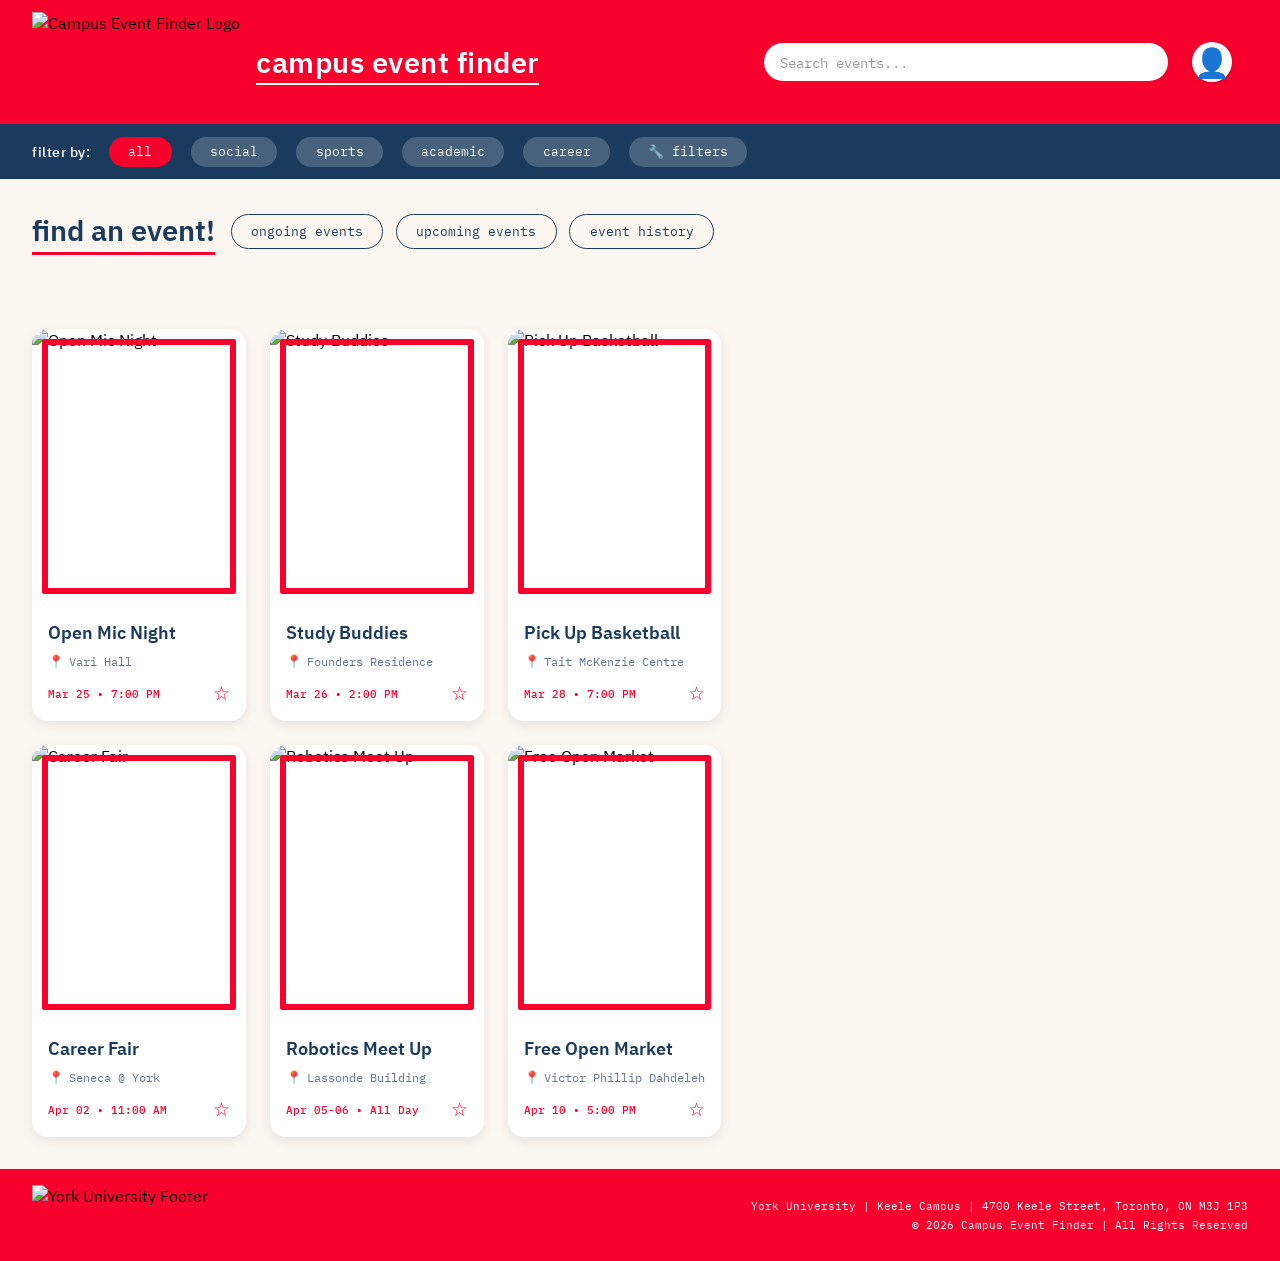
==== index.html @ 558777c5 "Add files via upload Added main website files" ====
<!DOCTYPE html>
<html lang="en">
<head>
    <meta charset="UTF-8">
    <meta name="viewport" content="width=device-width, initial-scale=1.0">
    <title>Campus Event Finder</title>
    <link rel="preconnect" href="https://fonts.googleapis.com">
    <link rel="preconnect" href="https://fonts.gstatic.com" crossorigin>
    <link href="https://fonts.googleapis.com/css2?family=IBM+Plex+Mono:ital,wght@0,400;0,500;0,600;1,400&family=IBM+Plex+Sans+KR:wght@300;400;500;600;700&display=swap" rel="stylesheet">
    <link rel="stylesheet" href="styles.css">
</head>

<body>
    <!-- Top Red Bar with Logo + Title -->
    <div class="top-red-bar">
        <div class="logo-container">
            <img src="./images:/logo.png" alt="Campus Event Finder Logo" class="logo-img">
            <div class="title-wrapper">
                <h1 class="campus-title">Campus Event Finder</h1>
                <div class="red-underline"></div>
            </div>
        </div>
        
        <!-- Search + Profile Section  -->
        <div class="search-profile-container">
            <div class="search-wrapper">
                <input type="text" class="search-bar" placeholder="Search events..." onclick="location.
                href='recent.html'">
            </div>
            <div class="profile-icon">👤</div>
        </div>
    </div>

    <!-- Filter by Bar  -->
    <div class="filter-bar">
        <span class="filter-label">filter by:</span>
        <button class="filter-chip active">all</button>
        <button class="filter-chip">social</button>
        <button class="filter-chip">sports</button>
        <button class="filter-chip">academic</button>
        <button class="filter-chip">career</button>
        <button class="filter-chip filters-btn" onclick="location.href='filter.html'">🔧 filters</button>
    </div>

    <!-- Main Content  -->
    <main class="main-content">
        <!-- Header with Find an Event + Buttons -->
        <div class="events-header">
            <div class="find-event-wrapper">
                <h2 class="find-event-title">Find An Event!</h2>
                <div class="find-event-underline"></div>
            </div>
            <div class="event-type-buttons">
                <button class="event-type-btn">ongoing events</button>
                <button class="event-type-btn">upcoming events</button>
                <button class="event-type-btn">event history</button>
            </div>
        </div>

        <!-- 6 Event Cards Grid -->
        <div class="events-grid">

            <!-- Card 1 -->
            <div class="event-card">
                <img src="https://images.pexels.com/photos/952422/pexels-photo-952422.jpeg" alt="Open Mic Night" class="event-img">
                <div class="event-info">
                    <h3 class="event-title">Open Mic Night</h3>
                    <div class="event-location-row">
                        <span class="location-icon">📍</span>
                        <span class="location-text">Vari Hall</span>
                    </div>
                    <div class="event-date-star">
                        <span class="event-date">Mar 25 • 7:00 PM</span>
                        <button class="star-btn">☆</button>
                    </div>
                </div>
            </div>

            <!-- Card 2 -->
            <div class="event-card">
                <img src="https://images.pexels.com/photos/7972949/pexels-photo-7972949.jpeg" alt="Study Buddies" class="event-img">
                <div class="event-info">
                    <h3 class="event-title">Study Buddies</h3>
                    <div class="event-location-row">
                        <span class="location-icon">📍</span>
                        <span class="location-text">Founders Residence</span>
                    </div>
                    <div class="event-date-star">
                        <span class="event-date">Mar 26 • 2:00 PM</span>
                        <button class="star-btn">☆</button>
                    </div>
                </div>
            </div>

            <!-- Card 3 -->
            <div class="event-card">
                <img src="https://images.pexels.com/photos/21656190/pexels-photo-21656190.jpeg" alt="Pick Up Basketball" class="event-img">
                <div class="event-info">
                    <h3 class="event-title">Pick Up Basketball</h3>
                    <div class="event-location-row">
                        <span class="location-icon">📍</span>
                        <span class="location-text">Tait McKenzie Centre</span>
                    </div>
                    <div class="event-date-star">
                        <span class="event-date">Mar 28 • 7:00 PM</span>
                        <button class="star-btn">☆</button>
                    </div>
                </div>
            </div>

            <!-- Card 4 -->
            <div class="event-card">
                <img src="https://careers.yorku.ca/sites/career/files/2025-05/710eede8-c709-4045-a939-4ad95c49827a.jpeg" alt="Career Fair" class="event-img">
                <div class="event-info">
                    <h3 class="event-title">Career Fair</h3>
                    <div class="event-location-row">
                        <span class="location-icon">📍</span>
                        <span class="location-text">Seneca @ York</span>
                    </div>
                    <div class="event-date-star">
                        <span class="event-date">Apr 02 • 11:00 AM</span>
                        <button class="star-btn">☆</button>
                    </div>
                </div>
            </div>

            <!-- Card 5 -->
            <div class="event-card">
                <img src="https://www.excal.on.ca/wp-content/uploads/2021/03/Featured-Image.jpg" alt="Robotics Meet Up" class="event-img">
                <div class="event-info">
                    <h3 class="event-title">Robotics Meet Up</h3>
                    <div class="event-location-row">
                        <span class="location-icon">📍</span>
                        <span class="location-text">Lassonde Building</span>
                    </div>
                    <div class="event-date-star">
                        <span class="event-date">Apr 05-06 • All Day</span>
                        <button class="star-btn">☆</button>
                    </div>
                </div>
            </div>

            <!-- Card 6 -->
            <div class="event-card">
                <img src="https://news.uoguelph.ca/wp-content/uploads/2022/03/MayaVivian1-1000x636.jpg" alt="Free Open Market" class="event-img">
                <div class="event-info">
                    <h3 class="event-title">Free Open Market</h3>
                    <div class="event-location-row">
                        <span class="location-icon">📍</span>
                        <span class="location-text">Victor Phillip Dahdeleh </span>
                    </div>
                    <div class="event-date-star">
                        <span class="event-date">Apr 10 • 5:00 PM</span>
                        <button class="star-btn">☆</button>
                    </div>
                </div>
            </div>
        </div>
    </main>

    <!-- Footer -->
    <footer class="footer">
        <div class="footer-container">
        <img src="./images:/footer.png" alt="York University Footer" class="footer-img">
        <div class="footer-info">
            <p>York University | Keele Campus | 4700 Keele Street, Toronto, ON M3J 1P3</p>
            <p>© 2026 Campus Event Finder | All Rights Reserved</p>
        </div>
    </div>
</footer>

    <script src="script.js"></script>
</body>
</html>
---- styles.css ----
* {
    margin: 0;
    padding: 0;
    box-sizing: border-box;
}

body {
    font-family: 'IBM Plex Sans KR', sans-serif;
    background-color: #FBF7F0;
}

/* Red Inner Border on images */
.event-img, 
.grid-img, 
.profile-grid-img,
.recent-side-img,
.map-image {
    outline: 6px solid #F8012D;
    outline-offset: -16px;
    border-radius: 12px;
}

/* ===== TOP RED BAR ===== */
.top-red-bar {
    background-color: #F8012D;
    padding: 0.75rem 2rem;
    display: flex;
    justify-content: space-between;
    align-items: center;
    flex-wrap: wrap;
    gap: 1rem;
}

.logo-container {
    display: flex;
    align-items: center;
    gap: 1rem;
}

.logo-img {
    height: 100px;
    width: auto;
}

.title-wrapper {
    position: relative;
}

.campus-title {
    font-family: 'IBM Plex Sans KR', sans-serif;
    font-size: 1.8rem;
    font-weight: 600;
    color: white;
    text-transform: lowercase;
    letter-spacing: 0.5px;
}

.red-underline {
    position: absolute;
    bottom: -4px;
    left: 0;
    width: 100%;
    height: 2px;
    background-color: white;
}

/* Search + Profile Section */
.search-profile-container {
    display: flex;
    align-items: center;
    gap: 1.5rem;
    background-color: #F8012D;
    padding: 0.5rem 1rem;
    border-radius: 40px;
    flex: 1;
    max-width: 500px;
}

.search-wrapper {
    flex: 1;
}

.search-bar {
    width: 100%;
    padding: 0.6rem 1rem;
    border: none;
    border-radius: 30px;
    font-family: 'IBM Plex Mono', monospace;
    font-size: 0.9rem;
    background-color: white;
    color: #333;
}

.search-bar::placeholder {
    color: #999;
    font-family: 'IBM Plex Mono', monospace;
}

.profile-icon {
    font-size: 1.8rem;
    cursor: pointer;
    background-color: white;
    border-radius: 50%;
    width: 40px;
    height: 40px;
    display: flex;
    align-items: center;
    justify-content: center;
    box-shadow: 0 2px 4px rgba(0,0,0,0.1);
}

/* ===== FILTER BAR (1A3B5D) ===== */
.filter-bar {
    background-color: #1A3B5D;
    padding: 0.8rem 2rem;
    display: flex;
    align-items: center;
    gap: 1.2rem;
    flex-wrap: wrap;
}

.filter-label {
    font-family: 'IBM Plex Sans KR', sans-serif;
    font-weight: 500;
    color: white;
    font-size: 0.9rem;
    text-transform: lowercase;
    letter-spacing: 0.5px;
}

.filter-chip {
    background-color: rgba(255,255,255,0.2);
    border: none;
    padding: 0.4rem 1.2rem;
    border-radius: 30px;
    font-family: 'IBM Plex Mono', monospace;
    font-size: 0.8rem;
    color: white;
    cursor: pointer;
    transition: all 0.2s ease;
    text-transform: lowercase;
}

.filter-chip:hover {
    background-color: rgba(255,255,255,0.35);
}

.filter-chip.active {
    background-color: #F8012D;
    color: white;
}

/* Special Filters Button (not active) */
.filter-chip.filters-btn {
    background-color: rgba(255,255,255,0.2);
    color: white;
}

.filter-chip.filters-btn:hover {
    background-color: #F8012D;
    color: white;
}

/* ===== MAIN CONTENT ===== */
.main-content {
    background-color: #FBF7F0;
    padding: 2rem;
    max-width: 1400px;
    margin: 0 auto;
}

/* Events Header */
.events-header {
    display: flex;
    justify-content: space-between;
    align-items: flex-end;
    flex-wrap: wrap;
    gap: 1rem;
    margin-bottom: 2rem;
}

.find-event-wrapper {
    position: relative;
}

.find-event-title {
    font-family: 'IBM Plex Sans KR', sans-serif;
    font-size: 1.8rem;
    font-weight: 600;
    color: #1A3B5D;
    text-transform: lowercase;
}

.find-event-underline {
    position: absolute;
    bottom: -6px;
    left: 0;
    width: 100%;
    height: 3px;
    background-color: #F8012D;
}

.event-type-buttons {
    display: flex;
    gap: 0.8rem;
    flex-wrap: wrap;
}

.event-type-btn {
    background: transparent;
    border: 1.5px solid #1A3B5D;
    padding: 0.5rem 1.2rem;
    border-radius: 30px;
    font-family: 'IBM Plex Mono', monospace;
    font-size: 0.8rem;
    color: #1A3B5D;
    cursor: pointer;
    transition: all 0.2s ease;
    text-transform: lowercase;
}

.event-type-btn:hover {
    background-color: #1A3B5D;
    color: white;
}

.event-type-btn.active {
    background-color: #F8012D;
    border-color: #F8012D;
    color: white;
}

/* Events Grid */
.events-grid {
    display: grid;
    grid-template-columns: repeat(3, 1fr);
    gap: 1.5rem;
}

.event-card {
    background: white;
    border-radius: 16px;
    overflow: hidden;
    box-shadow: 0 4px 12px rgba(0,0,0,0.08);
    transition: transform 0.2s ease, box-shadow 0.2s ease;
}

.event-card:hover {
    transform: translateY(-4px);
    box-shadow: 0 8px 20px rgba(0,0,0,0.12);
}

.event-img-placeholder {
    width: 100%;
    height: 160px;
    background: linear-gradient(135deg, #E2E8F0 0%, #CBD5E0 100%);
    background-image: url('data:image/svg+xml;utf8,<svg xmlns="http://www.w3.org/2000/svg" width="40" height="40" viewBox="0 0 24 24" fill="none" stroke="%2394A3B8" stroke-width="1" stroke-linecap="round" stroke-linejoin="round"><rect x="3" y="3" width="18" height="18" rx="2" ry="2"></rect><circle cx="8.5" cy="8.5" r="1.5"></circle><polyline points="21 15 16 10 5 21"></polyline></svg>');
    background-repeat: no-repeat;
    background-position: center;
    background-size: 40px;
}

.event-img {
    width: 100%;
    height: 275px;
    object-fit: cover;
    display: block;
}

.event-info {
    padding: 1rem;
    position: relative;
}

.event-title {
    font-family: 'IBM Plex Sans KR', sans-serif;
    font-size: 1.1rem;
    font-weight: 600;
    color: #1A3B5D;
    margin-bottom: 0.5rem;
}

.event-location-row {
    display: flex;
    align-items: center;
    gap: 0.3rem;
    margin-bottom: 0.75rem;
}

.location-icon {
    font-size: 0.8rem;
}

.location-text {
    font-family: 'IBM Plex Mono', monospace;
    font-size: 0.75rem;
    color: #64748B;
}

.event-date-star {
    display: flex;
    justify-content: space-between;
    align-items: center;
    margin-top: 0.5rem;
}

.event-date {
    font-family: 'IBM Plex Mono', monospace;
    font-size: 0.7rem;
    color: #F8012D;
    font-weight: 500;
}

.star-btn {
    background: none;
    border: none;
    font-size: 1.2rem;
    cursor: pointer;
    color: #F8012D;
    transition: transform 0.2s ease;
}

.star-btn:hover {
    transform: scale(1.1);
}

/* ===== EVENT DETAILS PAGE ===== */
.event-top-bar {
    background-color: #1A3B5D;
    padding: 1rem 2rem;
    display: flex;
    justify-content: space-between;
    align-items: center;
}

.event-details-title {
    font-family: 'IBM Plex Sans KR', sans-serif;
    font-size: 1.3rem;
    font-weight: 500;
    color: white;
    text-transform: lowercase;
    margin: 0;
}

.event-main-content {
    max-width: 1200px;
    margin: 0 auto;
    padding: 2rem;
    background-color: #FBF7F0;
    min-height: 70vh;
    margin-bottom: 100px !important;
}

/* Two Column Layout */
.event-two-columns {
    display: flex;
    gap: 2rem;
    flex-wrap: wrap;
}

.event-left-col {
    flex: 1.2;
    min-width: 280px;
}

.event-right-col {
    flex: 0.8;
    min-width: 280px;
}

/* Event Detail Image */
.event-detail-image {
    width: 100%;
    border-radius: 16px;
    overflow: hidden;
    margin-bottom: 1.5rem;
    box-shadow: 0 4px 12px rgba(0,0,0,0.1);
}

.event-detail-image img {
    width: 100%;
    height: 350px;
    object-fit: cover;
    display: block;
}

/* Red Box with Event Info */
.event-info-red-box {
    background-color: #F8012D;
    border-radius: 16px;
    padding: 1.5rem;
    color: white;
}

.event-info-header {
    margin-bottom: 1rem;
}

.event-detail-name {
    font-family: 'IBM Plex Sans KR', sans-serif;
    font-size: 1.8rem;
    font-weight: 600;
    margin: 0 0 0.5rem 0;
    color: white;
}

.event-host-info {
    display: flex;
    flex-direction: column;
    gap: 0.2rem;
    margin-top: 0.5rem;
}

.host-name {
    font-family: 'IBM Plex Sans KR', sans-serif;
    font-size: 0.9rem;
    font-weight: 500;
    opacity: 0.9;
}

.host-handle {
    font-family: 'IBM Plex Mono', monospace;
    font-size: 0.7rem;
    opacity: 0.8;
}

.event-blurb {
    font-family: 'IBM Plex Mono', monospace;
    font-size: 0.85rem;
    line-height: 1.5;
    margin: 1rem 0 0 0;
    opacity: 0.95;
}

/* Map Card */
.map-card {
    background-color: #1A3B5D;
    border-radius: 16px;
    padding: 1rem;
    margin-bottom: 1.5rem;
    text-align: center;
}

.map-image {
    width: 87%;
    border-radius: 12px;
    margin-bottom: 0.8rem;
}

.map-placeholder {
    background-color: rgba(255,255,255,0.1);
    border-radius: 12px;
    padding: 2rem;
    text-align: center;
}

.map-pin {
    font-size: 3rem;
    margin-bottom: 0.5rem;
}

.map-text {
    font-family: 'IBM Plex Mono', monospace;
    font-size: 0.9rem;
    color: white;
    margin-bottom: 0.3rem;
}

.map-location-name {
    font-family: 'IBM Plex Mono', monospace;
    font-size: 0.75rem;
    color: rgba(255,255,255,0.8);
}

/* Time & Location Section */
.time-location-section {
    background-color: #F8012D;
    border-radius: 16px;
    padding: 1.2rem;
    margin-bottom: 1.5rem;
}

.time-location-row {
    display: flex;
    align-items: flex-start;
    gap: 0.8rem;
    margin-bottom: 0.8rem;
    flex-wrap: wrap;
}

.time-location-row:last-child {
    margin-bottom: 0;
}

.tl-icon {
    font-size: 1.1rem;
    min-width: 30px;
}

.tl-label {
    font-family: 'IBM Plex Sans KR', sans-serif;
    font-size: 0.8rem;
    font-weight: 600;
    color: white;
    min-width: 85px;
}

.tl-value {
    font-family: 'IBM Plex Mono', monospace;
    font-size: 0.8rem;
    color: white;
    flex: 1;
}

/* Save Event Button */
.save-event-container {
    text-align: center;
}

.save-event-btn {
    background-color: #F8012D;
    border: none;
    padding: 1rem 2rem;
    border-radius: 50px;
    font-family: 'IBM Plex Sans KR', sans-serif;
    font-size: 1.1rem;
    font-weight: 600;
    color: white;
    cursor: pointer;
    transition: all 0.2s;
    width: 100%;
    max-width: 280px;
    box-shadow: 0 4px 12px rgba(0,0,0,0.15);
}

.save-event-btn:hover {
    background-color: rgba(255,255,255,0.1);
    transform: scale(1.02);
    box-shadow: 0 6px 16px rgba(0,0,0,0.2);
}

.event-top-left {
    display: flex;
    align-items: center;
    gap: 1rem;
}

.event-top-bar .back-arrow-btn {
    background: none;
    border: none;
    font-size: 1.8rem;
    cursor: pointer;
    color: white;
    display: flex;
    align-items: center;
    justify-content: center;
    width: 40px;
    height: 40px;
    border-radius: 50%;
    transition: background-color 0.2s;
}

.event-top-bar .back-arrow-btn:hover {
    background-color: rgba(255,255,255,0.2);
}

/* Responsive */
@media (max-width: 768px) {
    .event-two-columns {
        flex-direction: column;
    }
    
    .event-top-bar {
        flex-direction: column;
        gap: 0.5rem;
        text-align: center;
    }
    
    .event-detail-name {
        font-size: 1.4rem;
    }
    
    .event-detail-image img {
        height: 200px;
    }
}

/* Search Results Header */
.search-results-header {
    display: flex;
    justify-content: space-between;
    align-items: center;
    margin-bottom: 2rem;
    flex-wrap: wrap;
    gap: 1rem;
}

.back-button {
    display: flex;
    align-items: center;
    gap: 0.3rem;
    font-family: 'IBM Plex Mono', monospace;
    font-size: 0.9rem;
    color: #1A3B5D;
    cursor: pointer;
    background: none;
    border: none;
}

.back-arrow {
    font-size: 1.2rem;
}

.results-count {
    font-family: 'IBM Plex Mono', monospace;
    font-size: 0.9rem;
    color: #64748B;
}

.count-number {
    font-weight: bold;
    color: #F8012D;
}

.filter-icon {
    cursor: pointer;
}

.filter-icon-text {
    font-family: 'IBM Plex Mono', monospace;
    font-size: 0.85rem;
    background-color: #1A3B5D;
    color: white;
    padding: 0.5rem 1rem;
    border-radius: 30px;
    display: inline-block;
}


/* ===== SEARCH TOP BAR (for recent.html) ===== */
.search-top-bar {
    background-color: #F8012D;
    padding: 0.75rem 2rem;
    display: flex;
    justify-content: space-between;
    align-items: center;
    gap: 1rem;
}

.back-btn {
    background: none;
    border: none;
    font-size: 1.5rem;
    cursor: pointer;
    color: white;
    font-weight: bold;
    display: flex;
    align-items: center;
    justify-content: center;
    width: 40px;
    height: 40px;
    border-radius: 50%;
    transition: background-color 0.2s;
}

.back-btn:hover {
    background-color: rgba(255,255,255,0.2);
}

.search-wrapper-center {
    flex: 1;
    max-width: 500px;
    margin: 0 auto;
}

.search-wrapper-center form {
    width: 100%;
}

.search-wrapper-center .search-bar {
    width: 100%;
}

/* ===== RECENT SEARCHES PAGE LAYOUT ===== */
.recent-searches-container {
    flex: 1;
    max-width: 600px;
}

.main-content {
    display: flex;
    gap: 3rem;
    align-items: flex-start;
    flex-wrap: wrap;
}

/* Recent Header with Underline */
.recent-header {
    position: relative;
    margin-bottom: 2rem;
}

.recent-title {
    font-family: 'IBM Plex Sans KR', sans-serif;
    font-size: 1.8rem;
    font-weight: 600;
    color: #1A3B5D;
    text-transform: lowercase;
}

.recent-underline {
    position: absolute;
    bottom: -6px;
    left: 0;
    width: 100%;
    height: 3px;
    background-color: #F8012D;
}

/* Recent Searches List */
.recent-list {
    display: flex;
    flex-direction: column;
    gap: 1rem;
    margin-bottom: 2rem;
}

.recent-item {
    background-color: #1A3B5D;
    border-radius: 12px;
    padding: 1rem 1.2rem;
    display: flex;
    justify-content: space-between;
    align-items: center;
    cursor: pointer;
    transition: transform 0.2s, box-shadow 0.2s;
}

.recent-item:hover {
    transform: translateX(4px);
    box-shadow: 0 4px 12px rgba(0,0,0,0.1);
}

.recent-info {
    flex: 1;
}

.recent-name {
    font-family: 'IBM Plex Sans KR', sans-serif;
    font-size: 1.1rem;
    font-weight: 500;
    color: white;
    margin-bottom: 0.3rem;
}

.recent-location {
    font-family: 'IBM Plex Mono', monospace;
    font-size: 0.75rem;
    color: rgba(255,255,255,0.7);
}

.remove-search {
    background: none;
    border: none;
    font-size: 1.2rem;
    cursor: pointer;
    color: white;
    opacity: 0.7;
    transition: opacity 0.2s;
    padding: 0.5rem;
}

.remove-search:hover {
    opacity: 1;
}

/* Clear All Button */
.clear-all-container {
    display: flex;
    justify-content: center;
    margin-top: 1rem;
}

.clear-all-btn {
    background: transparent;
    border: 2px solid #F8012D;
    padding: 0.6rem 2rem;
    border-radius: 30px;
    font-family: 'IBM Plex Mono', monospace;
    font-size: 0.85rem;
    color: #F8012D;
    cursor: pointer;
    transition: all 0.2s;
}

.clear-all-btn:hover {
    background-color: #F8012D;
    color: white;
}

/* Right Side Image Grid */
.image-grid-sidebar {
    flex: 0 0 600px;
    max-width: 600px;
}

.image-grid {
    display: grid;
    grid-template-columns: 1fr 1fr;
    gap: 1rem;
    width: 100%;
}

.grid-img {
    width: 100%;
    height: 250px;
    object-fit: cover;
    border-radius: 12px;
    box-shadow: 0 2px 8px rgba(0,0,0,0.1);
    transition: transform 0.2s;
    display: block;
}

.grid-img:hover {
    transform: scale(1.02);
}

/* Responsive */
@media (max-width: 768px) {
    .image-grid-sidebar {
        flex: 1;
        max-width: 100%;
        width: 100%;
    }
    
    .image-grid {
        grid-template-columns: repeat(4, 1fr);
        gap: 0.8rem;
    }
}

@media (max-width: 480px) {
    .image-grid {
        grid-template-columns: repeat(2, 1fr);
    }
}

/* ===== FILTER PAGE STYLES ===== */
.filter-top-bar {
    background-color: #F8012D;
    padding: 0.75rem 2rem;
    display: flex;
    justify-content: space-between;
    align-items: center;
}

.filter-left-section {
    display: flex;
    align-items: center;
    gap: 1rem;
}

.back-arrow-btn {
    background: none;
    border: none;
    font-size: 1.8rem;
    cursor: pointer;
    color: white;
    display: flex;
    align-items: center;
    justify-content: center;
    width: 40px;
    height: 40px;
    border-radius: 50%;
    transition: background-color 0.2s;
}

.back-arrow-btn:hover {
    background-color: rgba(255,255,255,0.2);
}

.filter-logo {
    height: 75px;
    width: auto;
}

.filter-page-title {
    font-family: 'IBM Plex Sans KR', sans-serif;
    font-size: 1.3rem;
    font-weight: 500;
    color: white;
    text-transform: lowercase;
}

/* Main Filter Content */
.filter-main-content {
    max-width: 1200px;
    margin: 0 auto;
    padding: 2rem;
    background-color: #FBF7F0;
    min-height: 60vh;
}

/* Three Column Layout */
.filter-three-columns {
    display: flex;
    gap: 2rem;
    margin-bottom: 2rem;
    flex-wrap: wrap;
}

/* LEFT COLUMN - TALL SECTION */
.filter-section.tall {
    flex: 1.2;
    min-width: 250px;
}

/* RIGHT STACK */
.filter-right-stack {
    flex: 1;
    display: flex;
    flex-direction: column;
    gap: 2rem;
}

/* Individual Filter Sections */
.filter-section {
    background: white;
    border-radius: 16px;
    padding: 1.5rem;
    box-shadow: 0 2px 8px rgba(0,0,0,0.05);
}

.filter-section-title {
    font-family: 'IBM Plex Sans KR', sans-serif;
    font-size: 1.1rem;
    font-weight: 600;
    color: #1A3B5D;
    margin-bottom: 1rem;
    text-transform: lowercase;
}

/* Checkbox Group */
.checkbox-group {
    display: flex;
    flex-direction: column;
    gap: 0.75rem;
    margin-bottom: 1.5rem;
}

.checkbox-label {
    font-family: 'IBM Plex Mono', monospace;
    font-size: 0.85rem;
    color: #2D2D2D;
    display: flex;
    align-items: center;
    gap: 0.5rem;
    cursor: pointer;
}

.checkbox-label input[type="checkbox"] {
    width: 16px;
    height: 16px;
    cursor: pointer;
    accent-color: #F8012D;
}

/* Clear Button */
.clear-btn {
    background: transparent;
    border: 1px solid #F8012D;
    padding: 0.4rem 1rem;
    border-radius: 20px;
    font-family: 'IBM Plex Mono', monospace;
    font-size: 0.75rem;
    color: #F8012D;
    cursor: pointer;
    transition: all 0.2s;
}

.clear-btn:hover {
    background-color: #F8012D;
    color: white;
}

/* Date Options */
.date-options {
    display: flex;
    flex-wrap: wrap;
    gap: 0.75rem;
}

.date-chip {
    background: #F0F0F0;
    border: none;
    padding: 0.5rem 1rem;
    border-radius: 30px;
    font-family: 'IBM Plex Mono', monospace;
    font-size: 0.8rem;
    color: #2D2D2D;
    cursor: pointer;
    transition: all 0.2s;
}

.date-chip:hover {
    background: #E0E0E0;
}

.date-chip.active {
    background: #F8012D;
    color: white;
}

/* Time Options */
.time-options {
    display: flex;
    flex-wrap: wrap;
    gap: 0.75rem;
}

.time-chip {
    background: #F0F0F0;
    border: none;
    padding: 0.5rem 1rem;
    border-radius: 30px;
    font-family: 'IBM Plex Mono', monospace;
    font-size: 0.8rem;
    color: #2D2D2D;
    cursor: pointer;
    transition: all 0.2s;
}

.time-chip:hover {
    background: #E0E0E0;
}

.time-chip.active {
    background: #F8012D;
    color: white;
}

/* Apply Button */
.apply-container {
    display: flex;
    justify-content: center;
    margin-top: 1rem;
}

.apply-btn {
    background-color: #F8012D;
    border: none;
    padding: 0.8rem 3rem;
    border-radius: 40px;
    font-family: 'IBM Plex Sans KR', sans-serif;
    font-size: 1rem;
    font-weight: 500;
    color: white;
    cursor: pointer;
    transition: transform 0.2s, background-color 0.2s;
}

.apply-btn:hover {
    background-color: #D00125;
    transform: scale(1.02);
}

/* Filter Page Blue Bar */
.filter-blue-bar {
    background-color: #1A3B5D;
    padding: 1rem 2rem;
    border-radius: 12px;
    margin-bottom: 2rem;
    text-align: center;
}

.filter-bar-title {
    font-family: 'IBM Plex Sans KR', sans-serif;
    font-size: 1.rem;
    font-weight: 500;
    color: white;
    margin: 0;
    text-transform: lowercase;
    letter-spacing: 0.5px;
}

.filter-section-title {
    font-family: 'IBM Plex Sans KR', sans-serif;
    font-size: 1rem;
    font-weight: 600;
    color: white;
    background-color: #1A3B5D;
    margin-bottom: 1rem;
    text-transform: lowercase;
    padding: 0.4rem 1rem;
    border-radius: 20px;
    display: inline-block;
}

/* ===== PROFILE PAGE ===== */
.profile-toggle-bar {
    background-color: #1A3B5D;
    padding: 0.8rem 2rem;
    display: flex;
    justify-content: center;
    gap: 1rem;
    flex-wrap: wrap;
}

.toggle-btn {
    background: rgba(255,255,255,0.2);
    border: none;
    padding: 0.6rem 1.5rem;
    border-radius: 30px;
    font-family: 'IBM Plex Mono', monospace;
    font-size: 0.85rem;
    color: white;
    cursor: pointer;
    transition: all 0.2s;
}

.toggle-btn.active {
    background-color: #F8012D;
    color: white;
}

.toggle-btn:hover {
    background-color: rgba(255,255,255,0.35);
}

.profile-main-content {
    max-width: 1200px;
    margin: 0 auto;
    padding: 2rem;
    background-color: #FBF7F0;
    min-height: 60vh;
}

.profile-two-columns {
    display: flex;
    gap: 2rem;
    flex-wrap: wrap;
}

.profile-events-col {
    flex: 2;
    min-width: 280px;
}

.profile-images-col {
    flex: 1;
    min-width: 200px;
}

.profile-view {
    display: none;
}

.profile-view.active {
    display: block;
}

.profile-view-header {
    display: flex;
    justify-content: space-between;
    align-items: baseline;
    margin-bottom: 1.5rem;
}

.profile-view-title {
    font-family: 'IBM Plex Sans KR', sans-serif;
    font-size: 1.3rem;
    font-weight: 600;
    color: #1A3B5D;
    margin: 0;
}

.event-count {
    font-family: 'IBM Plex Mono', monospace;
    font-size: 0.85rem;
    background-color: #F8012D;
    color: white;
    padding: 0.2rem 0.6rem;
    border-radius: 20px;
}

/* Horizontal Event Cards */
.profile-events-list {
    display: flex;
    flex-direction: column;
    gap: 1rem;
    margin-bottom: 1rem;
}

.profile-event-card {
    background: white;
    border-radius: 12px;
    padding: 1rem;
    display: flex;
    justify-content: space-between;
    align-items: center;
    box-shadow: 0 2px 8px rgba(0,0,0,0.05);
    transition: transform 0.2s;
}

.profile-event-card:hover {
    transform: translateX(4px);
    box-shadow: 0 4px 12px rgba(0,0,0,0.1);
}

.profile-event-info {
    display: flex;
    gap: 1rem;
    align-items: center;
    flex: 1;
}

.profile-event-img {
    width: 60px;
    height: 60px;
    border-radius: 10px;
    object-fit: cover;
}

.profile-event-details h4 {
    font-family: 'IBM Plex Sans KR', sans-serif;
    font-size: 1rem;
    margin: 0 0 0.3rem 0;
    color: #1A3B5D;
}

.profile-event-details p {
    font-family: 'IBM Plex Mono', monospace;
    font-size: 0.7rem;
    color: #64748B;
    margin: 0;
}

.delete-event-btn {
    background: none;
    border: none;
    font-size: 1.2rem;
    cursor: pointer;
    color: #F8012D;
    opacity: 0.6;
    transition: opacity 0.2s;
    padding: 0.5rem;
}

.delete-event-btn:hover {
    opacity: 1;
}

/* Create Event Button */
.create-event-btn {
    background-color: #F8012D;
    border: none;
    padding: 0.8rem 1.5rem;
    border-radius: 30px;
    font-family: 'IBM Plex Sans KR', sans-serif;
    font-size: 0.9rem;
    font-weight: 500;
    color: white;
    cursor: pointer;
    margin-bottom: 1.5rem;
    width: 100%;
    transition: all 0.2s;
}

.create-event-btn:hover {
    background-color: #B0122A;
    transform: scale(1.01);
}

.create-event-btn-small {
    background-color: #1A3B5D;
    border: none;
    padding: 0.6rem 1.2rem;
    border-radius: 30px;
    font-family: 'IBM Plex Sans KR', sans-serif;
    font-size: 0.85rem;
    color: white;
    cursor: pointer;
    margin-top: 0.5rem;
}

/* No Events Message */
.no-events-message {
    text-align: center;
    padding: 2rem;
    background: white;
    border-radius: 12px;
    color: #64748B;
    font-family: 'IBM Plex Mono', monospace;
}

.no-events-message p {
    margin-bottom: 1rem;
}

.browse-events-btn {
    background-color: #1A3B5D;
    border: none;
    padding: 0.5rem 1.2rem;
    border-radius: 30px;
    color: white;
    cursor: pointer;
    font-family: 'IBM Plex Mono', monospace;
}

/* Right Column Images */
.profile-image-grid {
    display: grid;
    grid-template-columns: repeat(2, 1fr);
    gap: 1rem;
    margin-bottom: 1rem;
}

.profile-grid-img {
    width: 100%;
    height: 170px;
    object-fit: cover;
    border-radius: 12px;
    box-shadow: 0 2px 6px rgba(0,0,0,0.1);
}

.profile-quote {
    background-color: #1A3B5D;
    padding: 1rem;
    border-radius: 12px;
    text-align: center;
}

.profile-quote p {
    font-family: 'IBM Plex Sans KR', sans-serif;
    font-size: 0.9rem;
    color: white;
    margin: 0 0 0.3rem 0;
}

.profile-quote span {
    font-family: 'IBM Plex Mono', monospace;
    font-size: 0.65rem;
    color: rgba(255,255,255,0.7);
}

/* Responsive */
@media (max-width: 768px) {
    .profile-two-columns {
        flex-direction: column;
    }
    
    .profile-toggle-bar {
        flex-direction: column;
        align-items: center;
    }
    
    .toggle-btn {
        width: 80%;
    }
    
    .profile-event-info {
        flex-wrap: wrap;
    }
}

/* Responsive */
@media (max-width: 768px) {
    .filter-three-columns {
        flex-direction: column;
    }
    
    .filter-right-stack {
        width: 100%;
    }
    
    .filter-top-bar {
        flex-direction: column;
        gap: 1rem;
        text-align: center;
    }
    
    .filter-left-section {
        flex-wrap: wrap;
        justify-content: center;
    }
}

/* ===== FOOTER ===== */
.footer {
    background-color: #F8012D;
    margin-top: 0rem !important;
    padding: 1rem 2rem;
}

.footer-container {
    max-width: 1400px;
    margin: 0 auto;
    display: flex;
    align-items: center;
    justify-content: space-between;
    gap: 2rem;
    flex-wrap: wrap;
}

.footer-img {
    height: 60px;
    width: auto;
    object-fit: contain;
}

.footer-info {
    text-align: right;
    font-family: 'IBM Plex Mono', monospace;
    font-size: 0.7rem;
    color: white;
}

.footer-info p {
    margin: 0.3rem 0;
}

/* Make the whole page take full height */
html, body {
    height: 100%;
    margin: 0;
    padding: 0;
}

body {
    display: flex;
    flex-direction: column;
    min-height: 100vh;
}

/* Main content grows to push footer down */
.main-content {
    flex: 1;
    background-color: #FBF7F0;
    padding: 2rem;
    max-width: 1400px;
    margin: 0 auto;
    width: 100%;
}

/* Footer stays at bottom */
.footer {
    background-color: #F8012D;
    margin-top: auto;
}

/* Responsive */
@media (max-width: 768px) {
    .main-content {
        flex-direction: column;
    }
    
    .image-grid-sidebar {
        flex: 1;
        width: 100%;
    }
    
    .image-grid {
        grid-template-columns: repeat(4, 1fr);
    }
}

@media (max-width: 480px) {
    .image-grid {
        grid-template-columns: repeat(2, 1fr);
    }
    
    .search-top-bar {
        flex-direction: column;
        gap: 0.8rem;
    }
    
    .search-wrapper-center {
        width: 100%;
        max-width: none;
    }
    
    .back-btn {
        align-self: flex-start;
    }
}

/* Responsive footer */
@media (max-width: 768px) {
    .footer-container {
        flex-direction: column;
        text-align: center;
        gap: 1rem;
    }
    
    .footer-info {
        text-align: center;
    }
}

/* ===== RESPONSIVE ===== */
@media (max-width: 768px) {
    .events-grid {
        grid-template-columns: repeat(2, 1fr);
    }
    
    .top-red-bar {
        flex-direction: column;
        align-items: stretch;
    }
    
    .search-profile-container {
        max-width: 100%;
    }
    
    .events-header {
        flex-direction: column;
        align-items: flex-start;
    }
}

@media (max-width: 480px) {
    .events-grid {
        grid-template-columns: 1fr;
    }
    
    .filter-bar {
        flex-direction: column;
        align-items: flex-start;
    }
}

button, .filter-chip, .toggle-btn, .save-event-btn, .apply-btn {
    transition: all 0.2s ease;
    cursor: pointer;
}

button:hover, .filter-chip:hover, .toggle-btn:hover {
    transform: translateY(-2px);
}

.save-event-btn:hover, .apply-btn:hover {
    transform: scale(1.02);
}
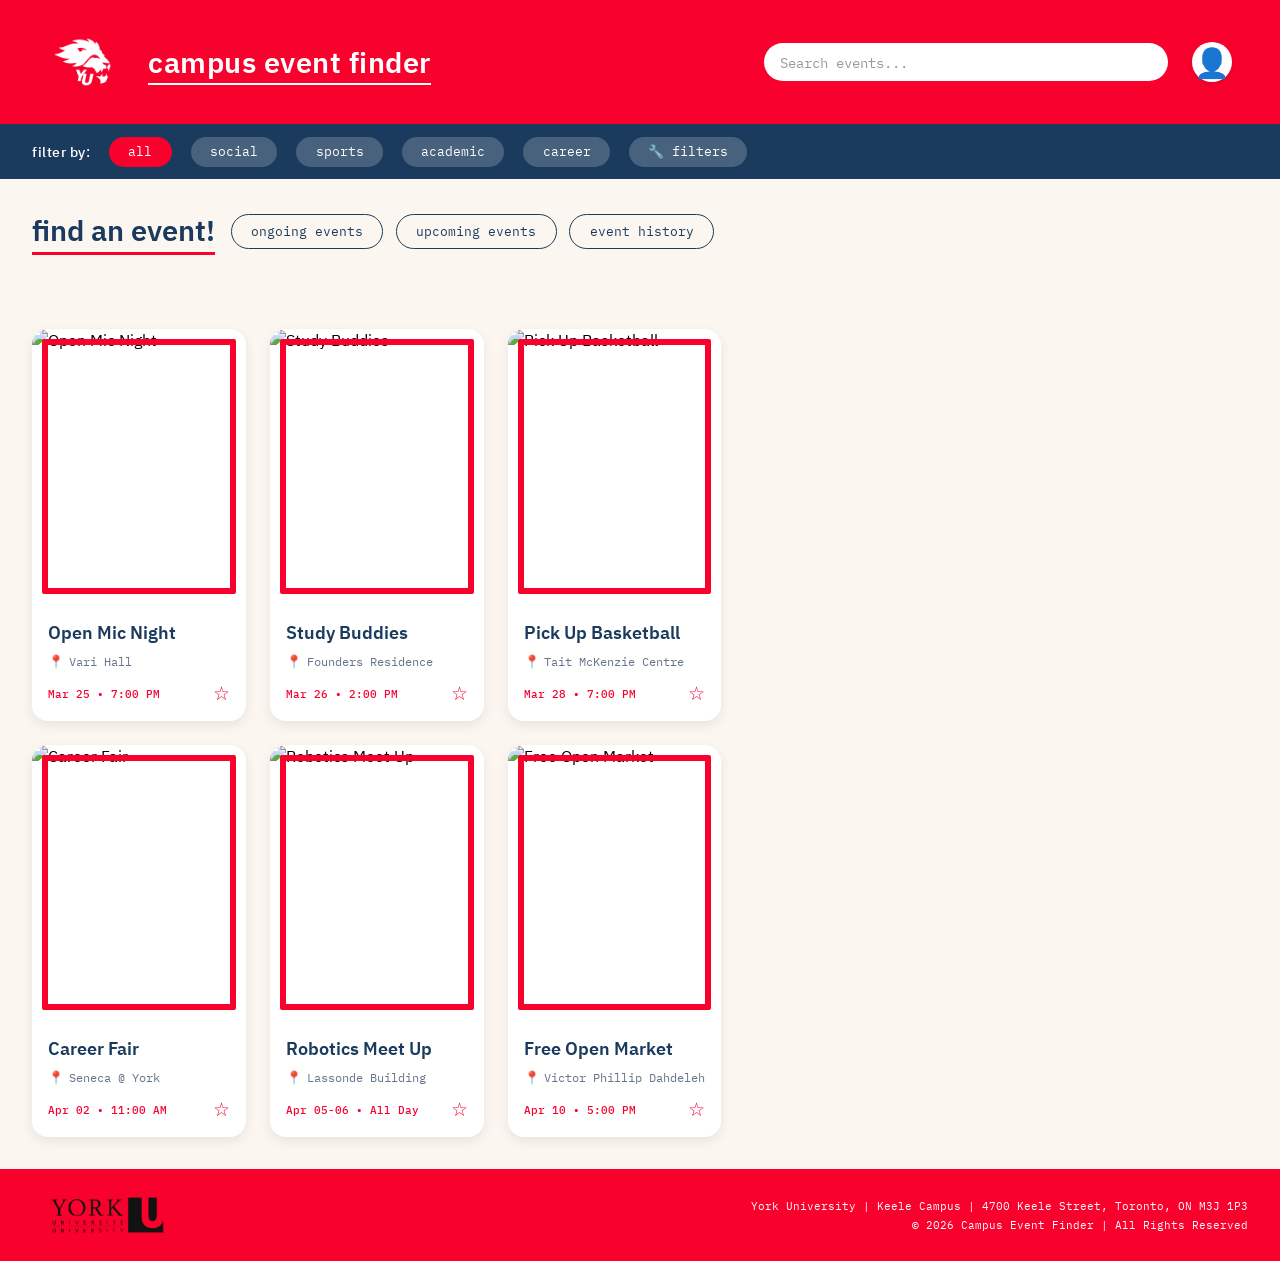
==== commit 98027e3b: "Add files via upload" ====
--- a/index.html
+++ b/index.html
@@ -14,7 +14,7 @@
     <!-- Top Red Bar with Logo + Title -->
     <div class="top-red-bar">
         <div class="logo-container">
-            <img src="./images:/logo.png" alt="Campus Event Finder Logo" class="logo-img">
+            <img src="images/logo.png" alt="Campus Event Finder Logo" class="logo-img">
             <div class="title-wrapper">
                 <h1 class="campus-title">Campus Event Finder</h1>
                 <div class="red-underline"></div>
@@ -161,7 +161,7 @@
     <!-- Footer -->
     <footer class="footer">
         <div class="footer-container">
-        <img src="./images:/footer.png" alt="York University Footer" class="footer-img">
+        <img src="images/footer.png" alt="York University Footer" class="footer-img">
         <div class="footer-info">
             <p>York University | Keele Campus | 4700 Keele Street, Toronto, ON M3J 1P3</p>
             <p>© 2026 Campus Event Finder | All Rights Reserved</p>
